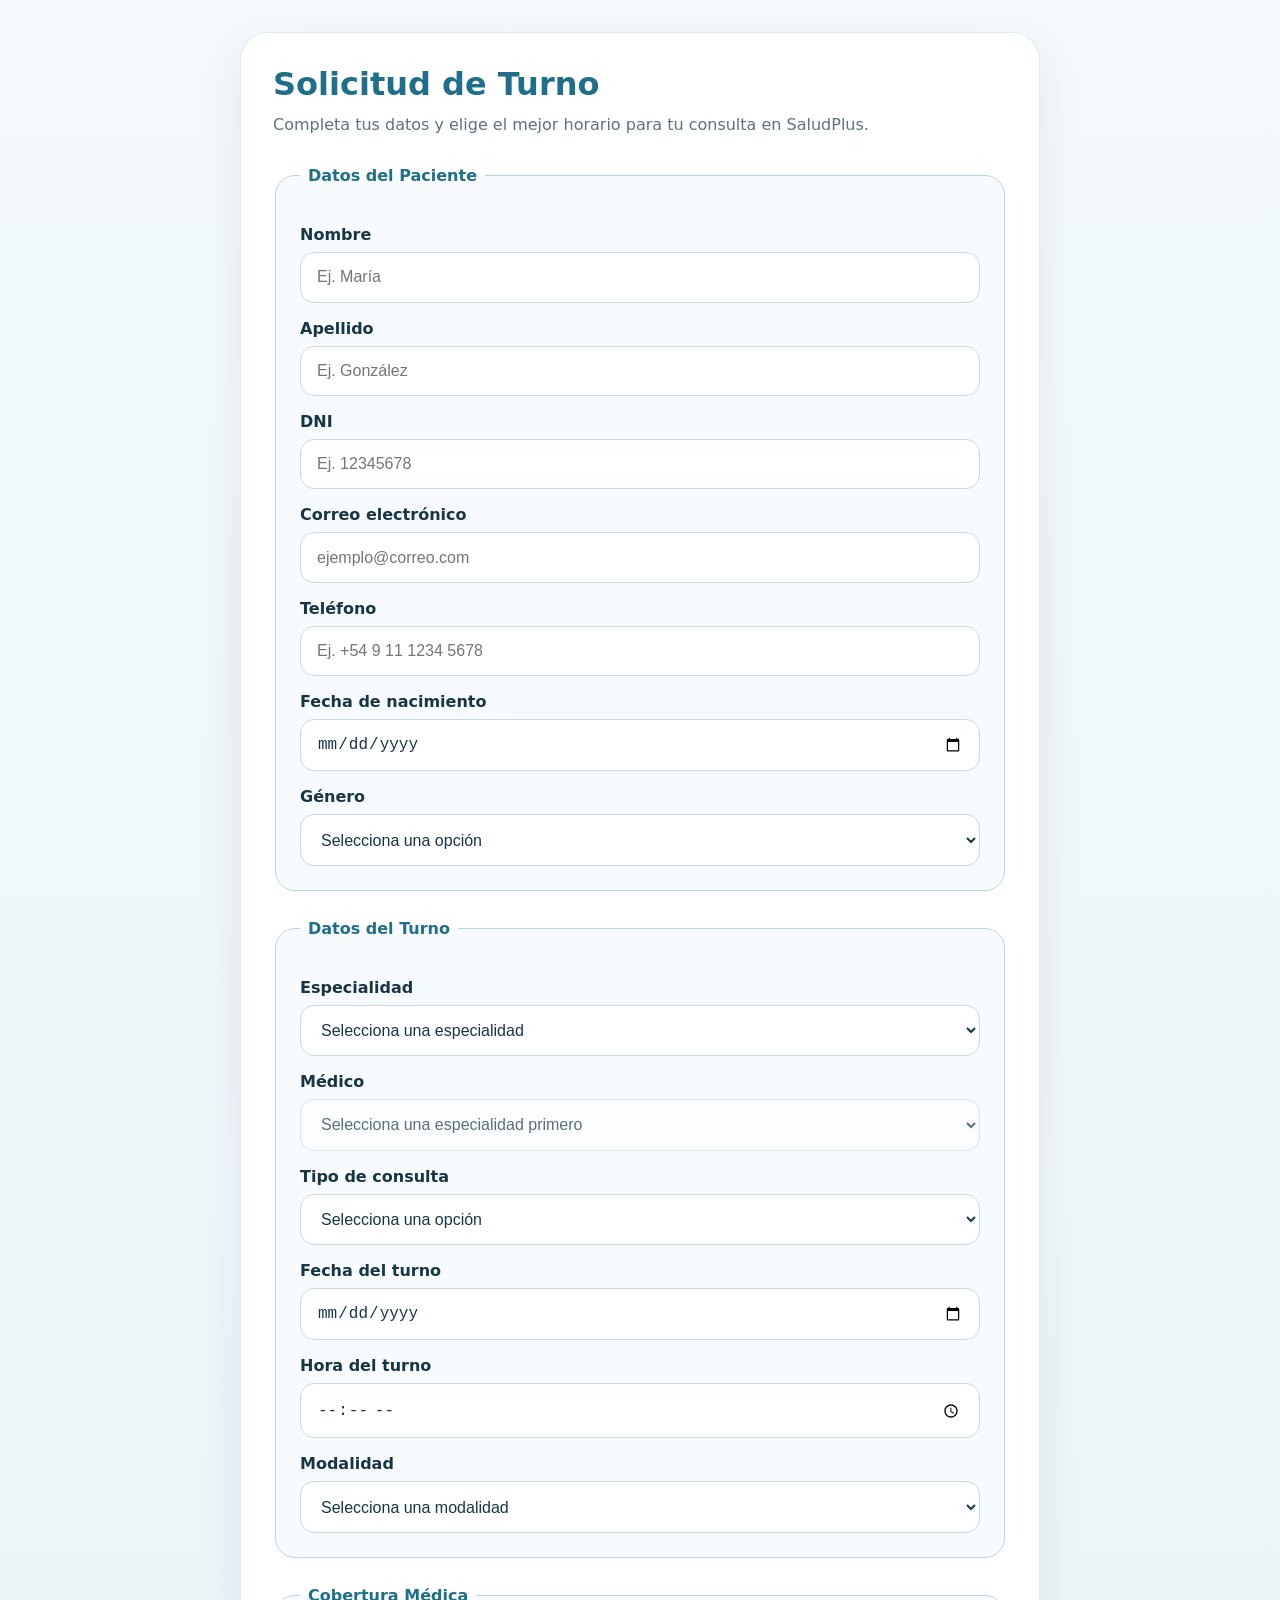
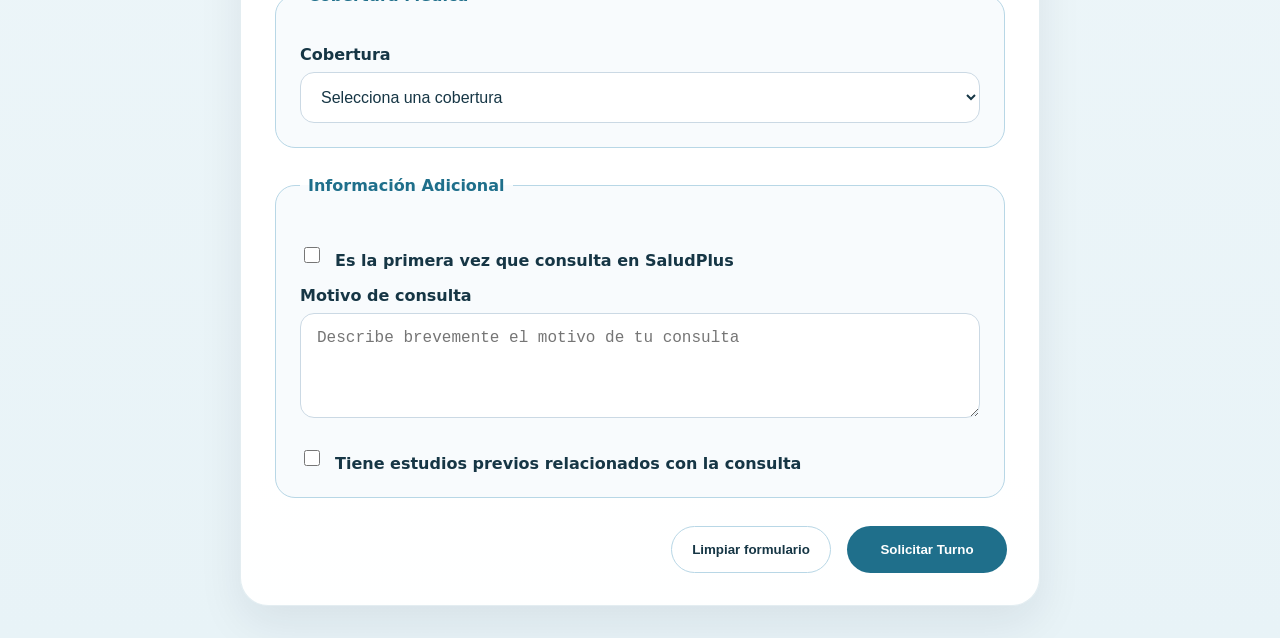
==== turnos.html @ 03d5467f "ETAPA 2 - Formulario de Solicitud de Turno" ====
﻿<!DOCTYPE html>
<html lang="es">
<head>
  <meta charset="UTF-8" />
  <meta name="viewport" content="width=device-width, initial-scale=1.0" />
  <title>Solicitar Turno | SaludPlus</title>
  <link rel="stylesheet" href="css/turnos.css" />
</head>
<body>
  <main class="page-shell">
    <section class="form-card">
      <header class="form-header">
        <h1>Solicitud de Turno</h1>
        <p>Completa tus datos y elige el mejor horario para tu consulta en SaludPlus.</p>
      </header>

      <form id="turnoForm">
        <fieldset>
          <legend>Datos del Paciente</legend>

          <label for="nombre">Nombre</label>
          <input id="nombre" name="nombre" type="text" placeholder="Ej. María" required />

          <label for="apellido">Apellido</label>
          <input id="apellido" name="apellido" type="text" placeholder="Ej. González" required />

          <label for="dni">DNI</label>
          <input id="dni" name="dni" type="text" placeholder="Ej. 12345678" required />

          <label for="email">Correo electrónico</label>
          <input id="email" name="email" type="email" placeholder="ejemplo@correo.com" required />

          <label for="telefono">Teléfono</label>
          <input id="telefono" name="telefono" type="tel" placeholder="Ej. +54 9 11 1234 5678" required />

          <label for="nacimiento">Fecha de nacimiento</label>
          <input id="nacimiento" name="nacimiento" type="date" required />

          <label for="genero">Género</label>
          <select id="genero" name="genero" required>
            <option value="">Selecciona una opción</option>
            <option value="masculino">Masculino</option>
            <option value="femenino">Femenino</option>
            <option value="otro">Otro</option>
            <option value="prefiero_no_especificar">Prefiero no especificar</option>
          </select>
        </fieldset>

        <fieldset>
          <legend>Datos del Turno</legend>

          <label for="especialidad">Especialidad</label>
          <select id="especialidad" name="especialidad" required>
            <option value="">Selecciona una especialidad</option>
            <option value="clinica-general">Clínica General</option>
            <option value="cardiologia">Cardiología</option>
            <option value="pediatria">Pediatría</option>
            <option value="ginecologia">Ginecología</option>
            <option value="traumatologia">Traumatología</option>
            <option value="neurologia">Neurología</option>
          </select>

          <label for="medico">Médico</label>
          <select id="medico" name="medico" disabled required>
            <option value="">Selecciona una especialidad primero</option>
          </select>

          <label for="tipoConsulta">Tipo de consulta</label>
          <select id="tipoConsulta" name="tipoConsulta" required>
            <option value="">Selecciona una opción</option>
            <option value="primera_consulta">Primera consulta</option>
            <option value="control">Control</option>
            <option value="resultado_estudios">Resultado de estudios</option>
          </select>

          <label for="fechaTurno">Fecha del turno</label>
          <input id="fechaTurno" name="fechaTurno" type="date" required />

          <label for="horaTurno">Hora del turno</label>
          <input id="horaTurno" name="horaTurno" type="time" required />

          <label for="modalidad">Modalidad</label>
          <select id="modalidad" name="modalidad" required>
            <option value="">Selecciona una modalidad</option>
            <option value="presencial">Presencial</option>
            <option value="videoconsulta">Videoconsulta</option>
          </select>

          <div id="plataformaGroup" class="hidden">
            <label for="plataforma">Plataforma preferida</label>
            <select id="plataforma" name="plataforma">
              <option value="">Selecciona una plataforma</option>
              <option value="zoom">Zoom</option>
              <option value="google_meet">Google Meet</option>
              <option value="teams">Teams</option>
            </select>
          </div>
        </fieldset>

        <fieldset>
          <legend>Cobertura Médica</legend>

          <label for="cobertura">Cobertura</label>
          <select id="cobertura" name="cobertura" required>
            <option value="">Selecciona una cobertura</option>
            <option value="osde">OSDE</option>
            <option value="swiss_medical">Swiss Medical</option>
            <option value="galeno">Galeno</option>
            <option value="ioma">IOMA</option>
            <option value="medicus">Medicus</option>
            <option value="sancor_salud">Sancor Salud</option>
            <option value="particular">Particular</option>
          </select>

          <div id="credencialGroup" class="hidden">
            <label for="numeroCredencial">Número de credencial</label>
            <input id="numeroCredencial" name="numeroCredencial" type="text" placeholder="Ej. 123456789" />

            <label for="plan">Plan</label>
            <input id="plan" name="plan" type="text" placeholder="Ej. Plan 210" />
          </div>
        </fieldset>

        <fieldset>
          <legend>Información Adicional</legend>

          <div class="checkbox-row">
            <input id="primeraVisita" name="primeraVisita" type="checkbox" />
            <label for="primeraVisita">Es la primera vez que consulta en SaludPlus</label>
          </div>

          <div id="conocioGroup" class="hidden">
            <label for="comoNosConocio">Cómo nos conoció</label>
            <select id="comoNosConocio" name="comoNosConocio">
              <option value="">Selecciona una opción</option>
              <option value="internet">Búsqueda en internet</option>
              <option value="recomendacion">Recomendación de un conocido</option>
              <option value="redes_sociales">Redes sociales</option>
              <option value="otro">Otro</option>
            </select>
          </div>

          <label for="motivoConsulta">Motivo de consulta</label>
          <textarea id="motivoConsulta" name="motivoConsulta" rows="4" placeholder="Describe brevemente el motivo de tu consulta" required></textarea>

          <div class="checkbox-row">
            <input id="estudiosPrevios" name="estudiosPrevios" type="checkbox" />
            <label for="estudiosPrevios">Tiene estudios previos relacionados con la consulta</label>
          </div>

          <div id="descripcionEstudiosGroup" class="hidden">
            <label for="descripcionEstudios">Descripción de estudios</label>
            <textarea id="descripcionEstudios" name="descripcionEstudios" rows="3" placeholder="Indica qué estudios tienes disponibles"></textarea>
          </div>
        </fieldset>

        <div class="form-buttons">
          <button type="reset" class="button secondary-button">Limpiar formulario</button>
          <button type="submit" class="button primary-button">Solicitar Turno</button>
        </div>
      </form>
    </section>
  </main>

  <script>
    const medicosPorEspecialidad = {
      'clinica-general': ['Dra. Laura Méndez', 'Dr. Juan Torres'],
      'cardiologia': ['Dr. Ignacio Pérez', 'Dra. Carla Núñez'],
      'pediatria': ['Dra. Mariana López', 'Dr. Felipe Castro'],
      'ginecologia': ['Dra. Ana Morales', 'Dra. Sofía Ruiz'],
      'traumatologia': ['Dr. Martín Rojas', 'Dra. Valeria Díaz'],
      'neurologia': ['Dr. Pablo Sánchez', 'Dra. Laura Medina']
    };

    const especialidadSelect = document.getElementById('especialidad');
    const medicoSelect = document.getElementById('medico');
    const modalidadSelect = document.getElementById('modalidad');
    const plataformaGroup = document.getElementById('plataformaGroup');
    const coberturaSelect = document.getElementById('cobertura');
    const credencialGroup = document.getElementById('credencialGroup');
    const primeraVisitaCheckbox = document.getElementById('primeraVisita');
    const conocioGroup = document.getElementById('conocioGroup');
    const estudiosPreviosCheckbox = document.getElementById('estudiosPrevios');
    const descripcionEstudiosGroup = document.getElementById('descripcionEstudiosGroup');

    especialidadSelect.addEventListener('change', () => {
      const especialidad = especialidadSelect.value;
      medicoSelect.innerHTML = '';

      if (!especialidad || !medicosPorEspecialidad[especialidad]) {
        medicoSelect.innerHTML = '<option value="">Selecciona una especialidad primero</option>';
        medicoSelect.disabled = true;
        return;
      }

      medicoSelect.disabled = false;
      medicoSelect.innerHTML = '<option value="">Selecciona un médico</option>' +
        medicosPorEspecialidad[especialidad].map(nombre => `<option value="${nombre}">${nombre}</option>`).join('');
    });

    modalidadSelect.addEventListener('change', () => {
      plataformaGroup.classList.toggle('hidden', modalidadSelect.value !== 'videoconsulta');
      const plataformaSelect = document.getElementById('plataforma');
      plataformaSelect.required = modalidadSelect.value === 'videoconsulta';
    });

    coberturaSelect.addEventListener('change', () => {
      const esParticular = coberturaSelect.value === 'particular';
      credencialGroup.classList.toggle('hidden', esParticular);
      document.getElementById('numeroCredencial').required = !esParticular;
      document.getElementById('plan').required = !esParticular;
    });

    primeraVisitaCheckbox.addEventListener('change', () => {
      conocioGroup.classList.toggle('hidden', !primeraVisitaCheckbox.checked);
      document.getElementById('comoNosConocio').required = primeraVisitaCheckbox.checked;
    });

    estudiosPreviosCheckbox.addEventListener('change', () => {
      descripcionEstudiosGroup.classList.toggle('hidden', !estudiosPreviosCheckbox.checked);
      document.getElementById('descripcionEstudios').required = estudiosPreviosCheckbox.checked;
    });
  </script>
</body>
</html>
---- css/turnos.css ----
﻿:root {
  --bg: #e8f3f7;
  --surface: #ffffff;
  --text: #163645;
  --muted: #5d7280;
  --border: #b8d7e6;
  --primary: #1f6f8b;
  --accent: #2fa8c2;
  --surface-soft: #f8fbfd;
  --shadow: 0 18px 45px rgba(15, 31, 47, 0.08);
}

* {
  box-sizing: border-box;
}

body {
  margin: 0;
  min-height: 100vh;
  font-family: system-ui, -apple-system, BlinkMacSystemFont, 'Segoe UI', sans-serif;
  background: linear-gradient(180deg, #f4fafc 0%, var(--bg) 100%);
  color: var(--text);
}

.page-shell {
  display: flex;
  min-height: 100vh;
  align-items: center;
  justify-content: center;
  padding: 2rem 1rem;
}

.form-card {
  width: min(800px, 100%);
  background: rgba(255, 255, 255, 0.96);
  border: 1px solid rgba(31, 111, 139, 0.12);
  border-radius: 28px;
  box-shadow: var(--shadow);
  padding: 2rem;
}

.form-header {
  margin-bottom: 1.75rem;
}

.form-header h1 {
  margin: 0 0 0.5rem;
  font-size: clamp(2rem, 2.5vw, 2.5rem);
  color: var(--primary);
}

.form-header p {
  margin: 0;
  color: var(--muted);
  line-height: 1.7;
}

form {
  display: grid;
  gap: 1.75rem;
}

fieldset {
  border: 1px solid var(--border);
  border-radius: 20px;
  padding: 1.5rem;
  background: var(--surface-soft);
}

legend {
  font-weight: 700;
  color: var(--primary);
  padding: 0 0.5rem;
}

label {
  display: block;
  margin-top: 1rem;
  font-weight: 600;
  color: var(--text);
}

input,
select,
textarea {
  width: 100%;
  margin-top: 0.5rem;
  padding: 0.95rem 1rem;
  border: 1px solid #cbd9e4;
  border-radius: 14px;
  background: #ffffff;
  font-size: 1rem;
  color: var(--text);
  transition: border-color 0.2s ease, box-shadow 0.2s ease;
}

input:focus,
select:focus,
textarea:focus {
  outline: none;
  border-color: var(--accent);
  box-shadow: 0 0 0 4px rgba(47, 168, 194, 0.16);
}

input:hover,
select:hover,
textarea:hover {
  border-color: var(--primary);
}

textarea {
  resize: vertical;
}

.checkbox-row {
  display: flex;
  align-items: center;
  gap: 0.75rem;
  margin-top: 1rem;
}

.checkbox-row input[type='checkbox'] {
  width: 1rem;
  height: 1rem;
}

.hidden {
  display: none;
}

.form-buttons {
  display: flex;
  gap: 1rem;
  flex-wrap: wrap;
  justify-content: flex-end;
}

.button {
  min-width: 160px;
  padding: 0.95rem 1.25rem;
  border-radius: 999px;
  border: none;
  cursor: pointer;
  font-weight: 700;
  transition: transform 0.2s ease, box-shadow 0.2s ease;
}

.primary-button {
  background: var(--primary);
  color: #ffffff;
}

.secondary-button {
  background: #ffffff;
  color: var(--text);
  border: 1px solid var(--border);
}

.button:hover {
  transform: translateY(-1px);
  box-shadow: 0 10px 20px rgba(31, 111, 139, 0.15);
}

@media (max-width: 620px) {
  .form-card {
    padding: 1.5rem;
  }

  label {
    margin-top: 0.85rem;
  }

  .form-buttons {
    justify-content: stretch;
  }

  .button {
    width: 100%;
  }
}
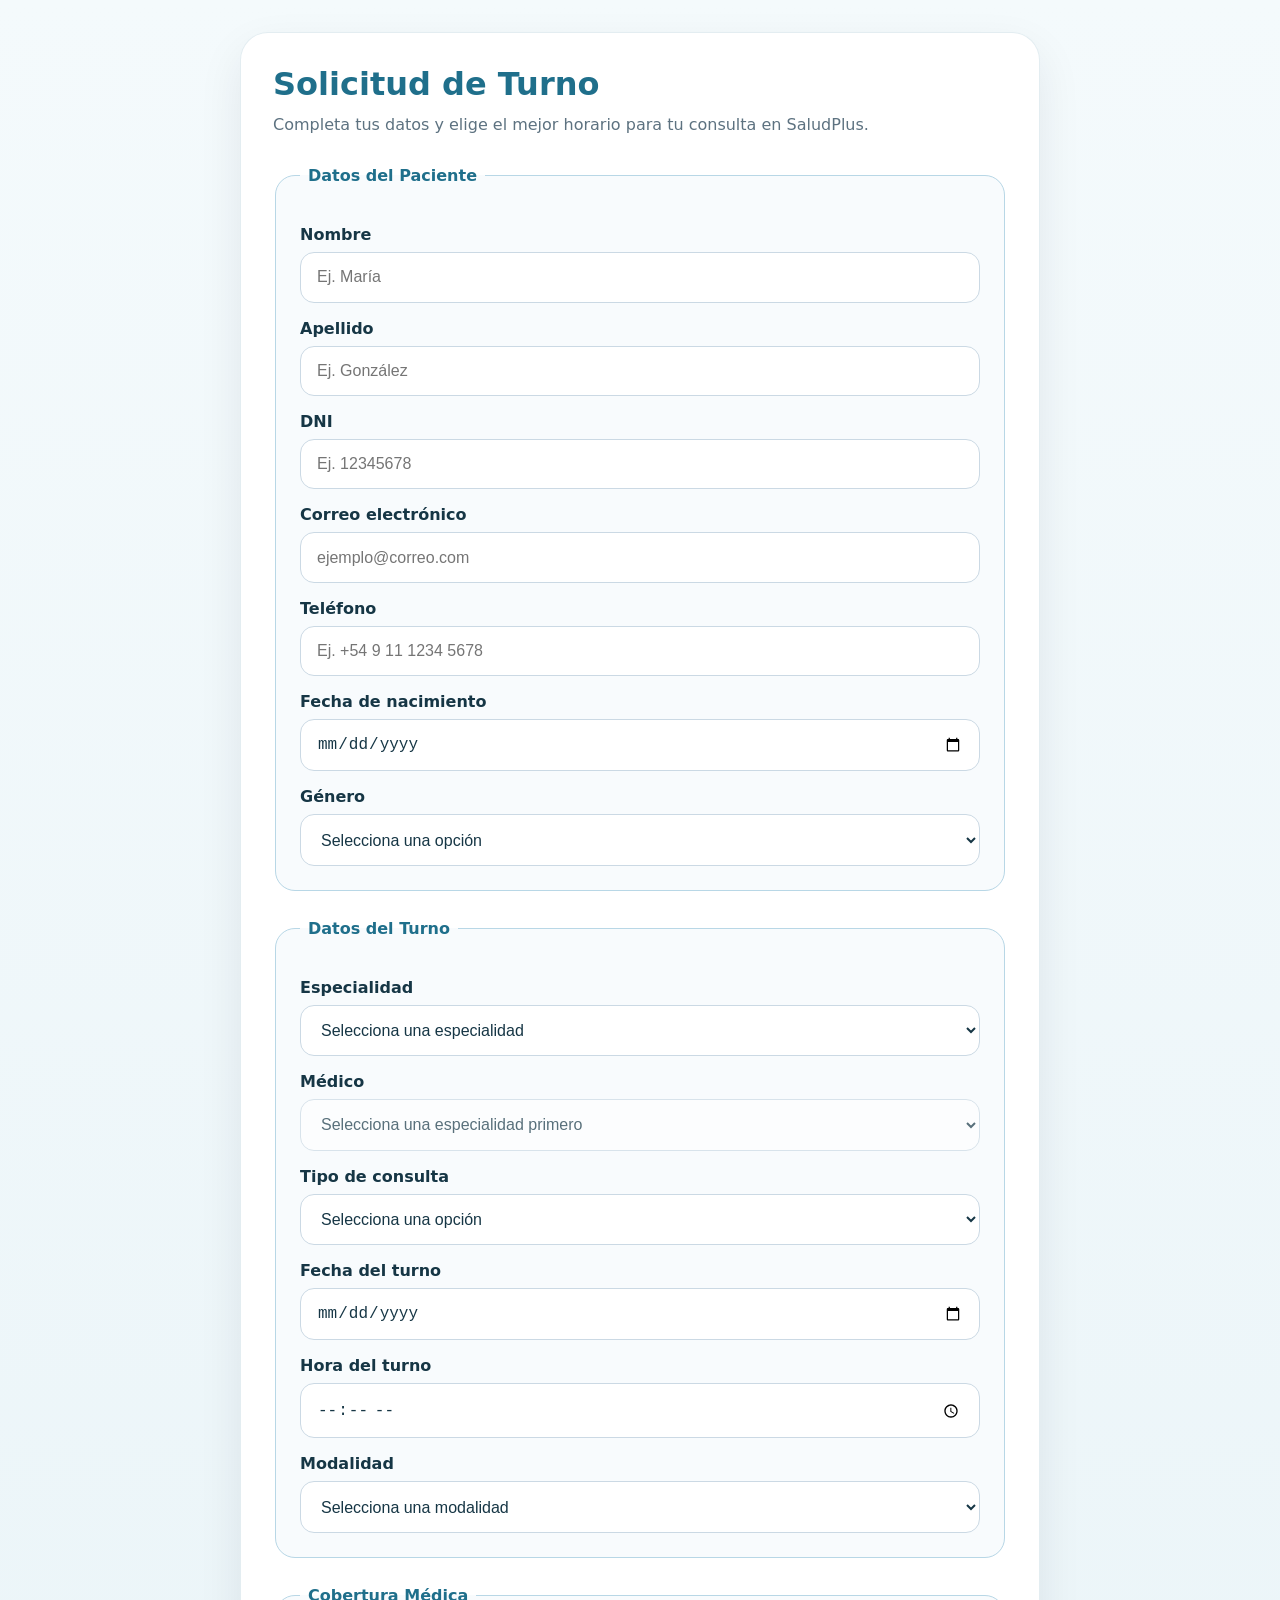
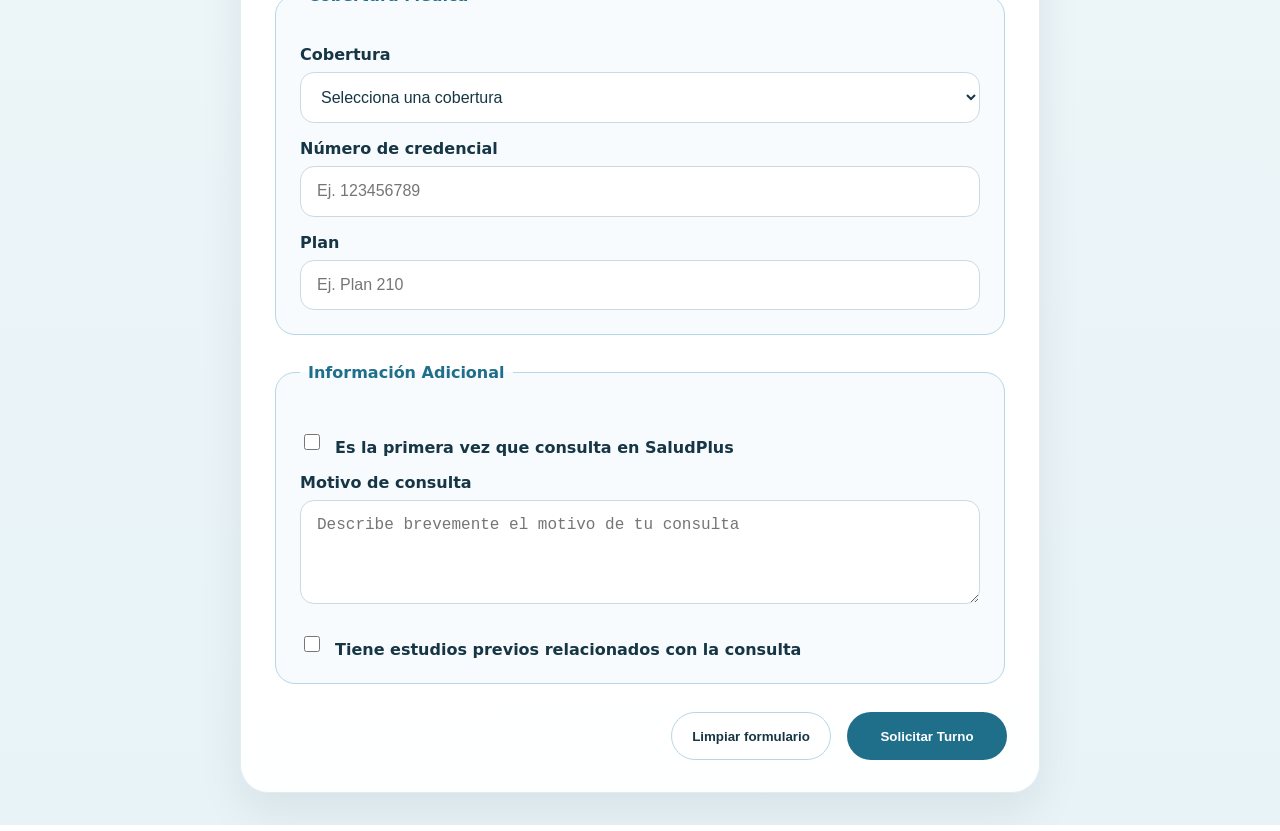
==== commit 2d5d084e: "ETAPA 3 - Validaciones JavaScript" ====
--- a/turnos.html
+++ b/turnos.html
@@ -13,6 +13,8 @@
         <h1>Solicitud de Turno</h1>
         <p>Completa tus datos y elige el mejor horario para tu consulta en SaludPlus.</p>
       </header>
+
+      <div id="confirmacion" class="confirmacion hidden" aria-live="polite"></div>
 
       <form id="turnoForm">
         <fieldset>
@@ -52,7 +54,7 @@
           <label for="especialidad">Especialidad</label>
           <select id="especialidad" name="especialidad" required>
             <option value="">Selecciona una especialidad</option>
-            <option value="clinica-general">Clínica General</option>
+            <option value="clinica">Clínica General</option>
             <option value="cardiologia">Cardiología</option>
             <option value="pediatria">Pediatría</option>
             <option value="ginecologia">Ginecología</option>
@@ -162,64 +164,6 @@
     </section>
   </main>
 
-  <script>
-    const medicosPorEspecialidad = {
-      'clinica-general': ['Dra. Laura Méndez', 'Dr. Juan Torres'],
-      'cardiologia': ['Dr. Ignacio Pérez', 'Dra. Carla Núñez'],
-      'pediatria': ['Dra. Mariana López', 'Dr. Felipe Castro'],
-      'ginecologia': ['Dra. Ana Morales', 'Dra. Sofía Ruiz'],
-      'traumatologia': ['Dr. Martín Rojas', 'Dra. Valeria Díaz'],
-      'neurologia': ['Dr. Pablo Sánchez', 'Dra. Laura Medina']
-    };
-
-    const especialidadSelect = document.getElementById('especialidad');
-    const medicoSelect = document.getElementById('medico');
-    const modalidadSelect = document.getElementById('modalidad');
-    const plataformaGroup = document.getElementById('plataformaGroup');
-    const coberturaSelect = document.getElementById('cobertura');
-    const credencialGroup = document.getElementById('credencialGroup');
-    const primeraVisitaCheckbox = document.getElementById('primeraVisita');
-    const conocioGroup = document.getElementById('conocioGroup');
-    const estudiosPreviosCheckbox = document.getElementById('estudiosPrevios');
-    const descripcionEstudiosGroup = document.getElementById('descripcionEstudiosGroup');
-
-    especialidadSelect.addEventListener('change', () => {
-      const especialidad = especialidadSelect.value;
-      medicoSelect.innerHTML = '';
-
-      if (!especialidad || !medicosPorEspecialidad[especialidad]) {
-        medicoSelect.innerHTML = '<option value="">Selecciona una especialidad primero</option>';
-        medicoSelect.disabled = true;
-        return;
-      }
-
-      medicoSelect.disabled = false;
-      medicoSelect.innerHTML = '<option value="">Selecciona un médico</option>' +
-        medicosPorEspecialidad[especialidad].map(nombre => `<option value="${nombre}">${nombre}</option>`).join('');
-    });
-
-    modalidadSelect.addEventListener('change', () => {
-      plataformaGroup.classList.toggle('hidden', modalidadSelect.value !== 'videoconsulta');
-      const plataformaSelect = document.getElementById('plataforma');
-      plataformaSelect.required = modalidadSelect.value === 'videoconsulta';
-    });
-
-    coberturaSelect.addEventListener('change', () => {
-      const esParticular = coberturaSelect.value === 'particular';
-      credencialGroup.classList.toggle('hidden', esParticular);
-      document.getElementById('numeroCredencial').required = !esParticular;
-      document.getElementById('plan').required = !esParticular;
-    });
-
-    primeraVisitaCheckbox.addEventListener('change', () => {
-      conocioGroup.classList.toggle('hidden', !primeraVisitaCheckbox.checked);
-      document.getElementById('comoNosConocio').required = primeraVisitaCheckbox.checked;
-    });
-
-    estudiosPreviosCheckbox.addEventListener('change', () => {
-      descripcionEstudiosGroup.classList.toggle('hidden', !estudiosPreviosCheckbox.checked);
-      document.getElementById('descripcionEstudios').required = estudiosPreviosCheckbox.checked;
-    });
-  </script>
+  <script src="js/validaciones.js" defer></script>
 </body>
 </html>
--- a/css/turnos.css
+++ b/css/turnos.css
@@ -108,6 +108,23 @@
   border-color: var(--primary);
 }
 
+.campo-error {
+  border-color: #d9534f !important;
+  background: #fdecea !important;
+}
+
+.campo-ok {
+  border-color: #28a745 !important;
+  background: #e9f7ef !important;
+}
+
+.mensaje-error {
+  display: block;
+  margin-top: 0.35rem;
+  font-size: 0.9rem;
+  color: #d9534f;
+}
+
 textarea {
   resize: vertical;
 }
@@ -133,6 +150,26 @@
   gap: 1rem;
   flex-wrap: wrap;
   justify-content: flex-end;
+}
+
+.confirmacion {
+  background: #e8f9f8;
+  border: 1px solid #2fa8c2;
+  border-radius: 18px;
+  padding: 1.25rem 1.5rem;
+  margin-bottom: 1.5rem;
+  color: #0f3d47;
+  box-shadow: 0 12px 26px rgba(47, 168, 194, 0.12);
+}
+
+.confirmacion h2 {
+  margin: 0 0 0.5rem;
+  font-size: 1.3rem;
+}
+
+.confirmacion p {
+  margin: 0.35rem 0;
+  line-height: 1.7;
 }
 
 .button {
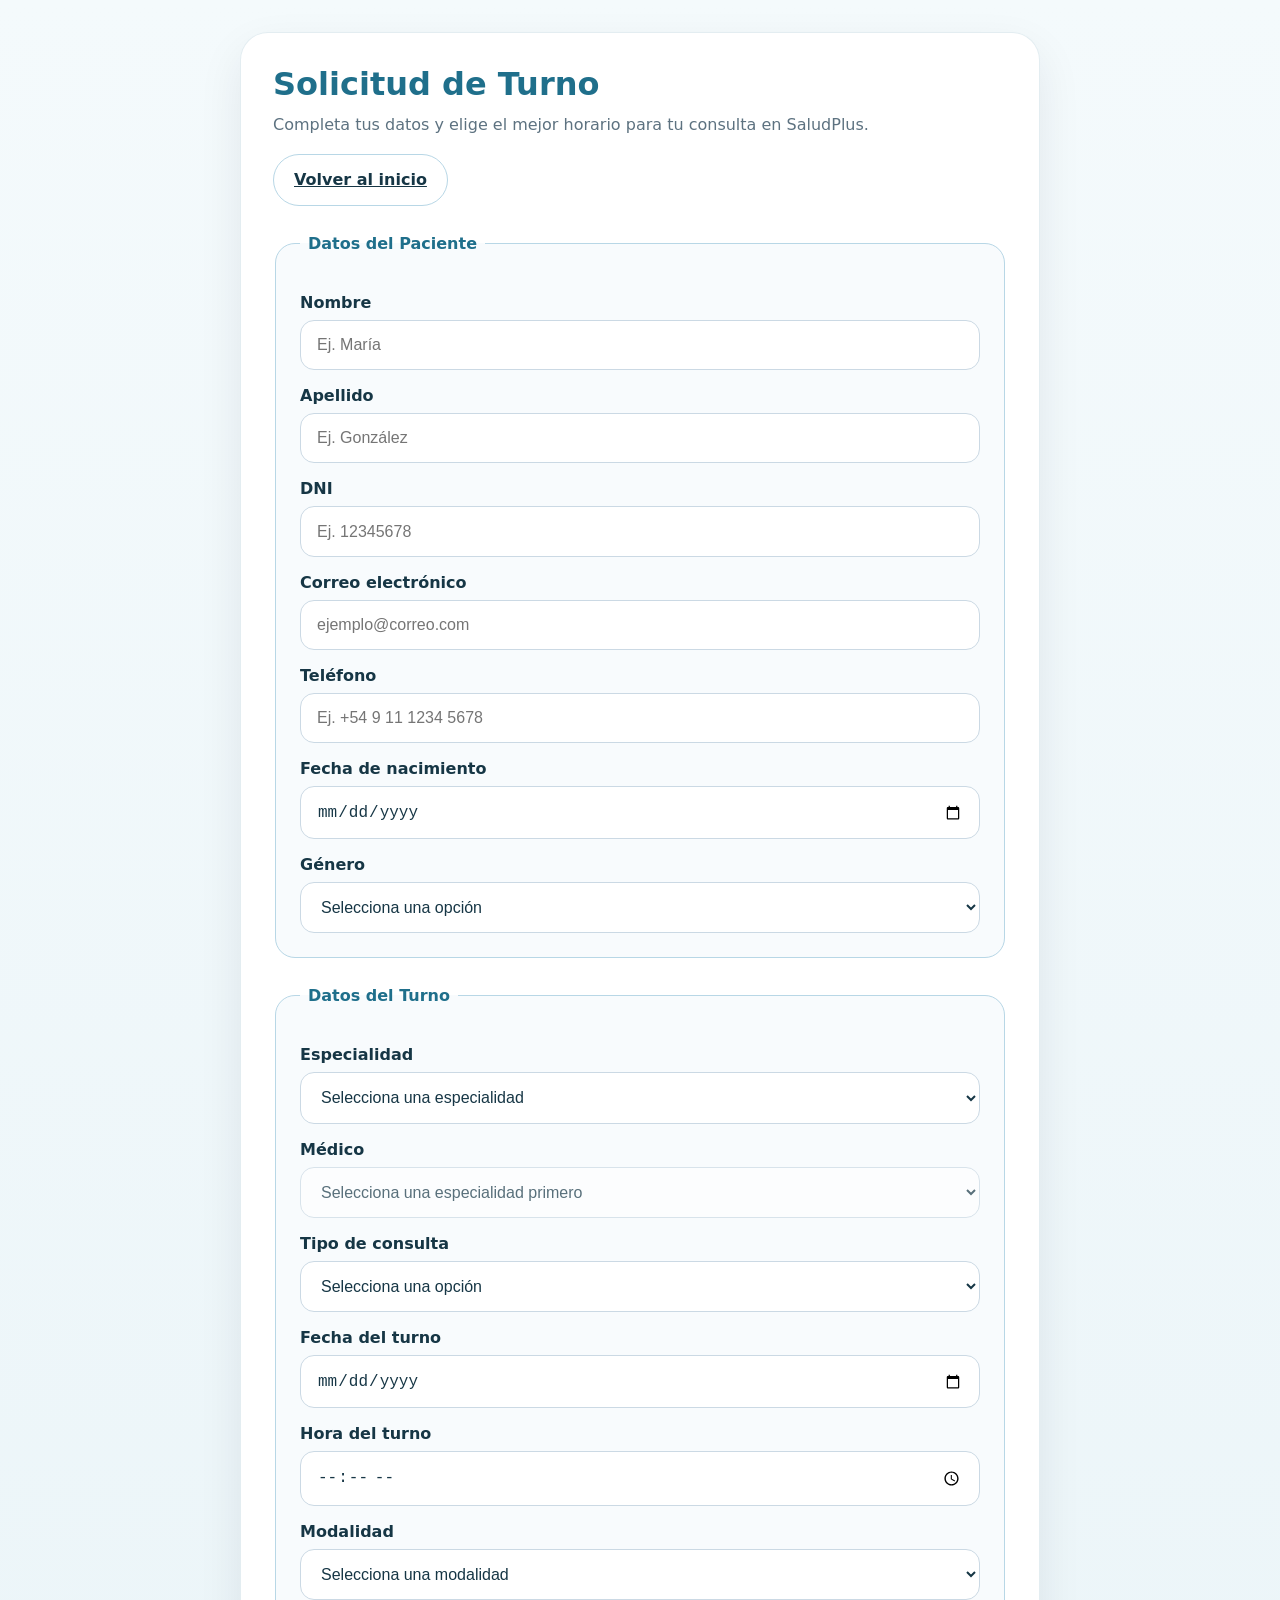
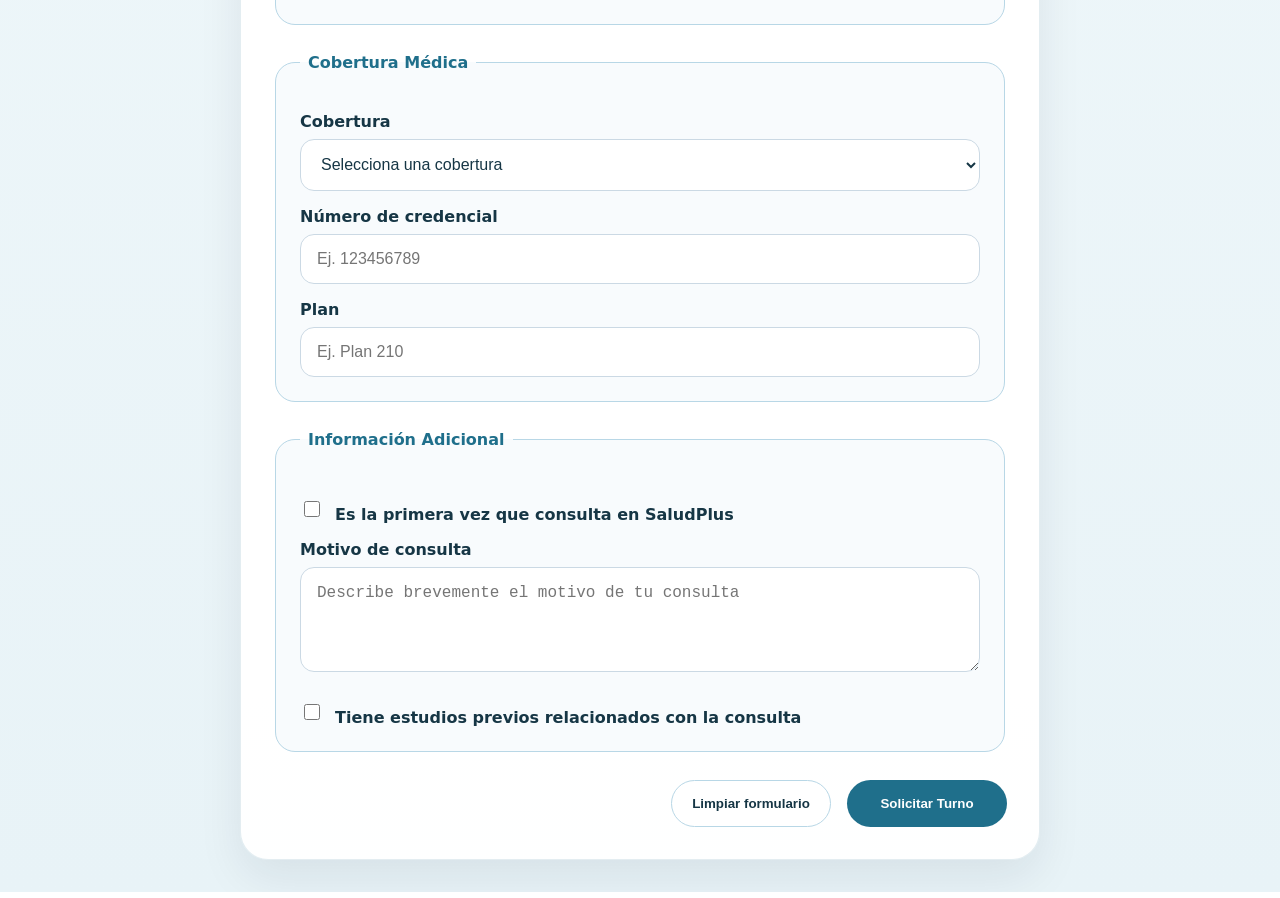
==== commit 7561463b: "ETAPA EXTRA - Detalles Finales" ====
--- a/turnos.html
+++ b/turnos.html
@@ -10,8 +10,13 @@
   <main class="page-shell">
     <section class="form-card">
       <header class="form-header">
-        <h1>Solicitud de Turno</h1>
-        <p>Completa tus datos y elige el mejor horario para tu consulta en SaludPlus.</p>
+        <div class="header-top">
+          <div>
+            <h1>Solicitud de Turno</h1>
+            <p>Completa tus datos y elige el mejor horario para tu consulta en SaludPlus.</p>
+          </div>
+          <a href="index.html" class="button secondary-button">Volver al inicio</a>
+        </div>
       </header>
 
       <div id="confirmacion" class="confirmacion hidden" aria-live="polite"></div>
--- a/css/turnos.css
+++ b/css/turnos.css
@@ -43,6 +43,14 @@
   margin-bottom: 1.75rem;
 }
 
+.header-top {
+  display: flex;
+  justify-content: space-between;
+  align-items: flex-start;
+  gap: 1rem;
+  flex-wrap: wrap;
+}
+
 .form-header h1 {
   margin: 0 0 0.5rem;
   font-size: clamp(2rem, 2.5vw, 2.5rem);
